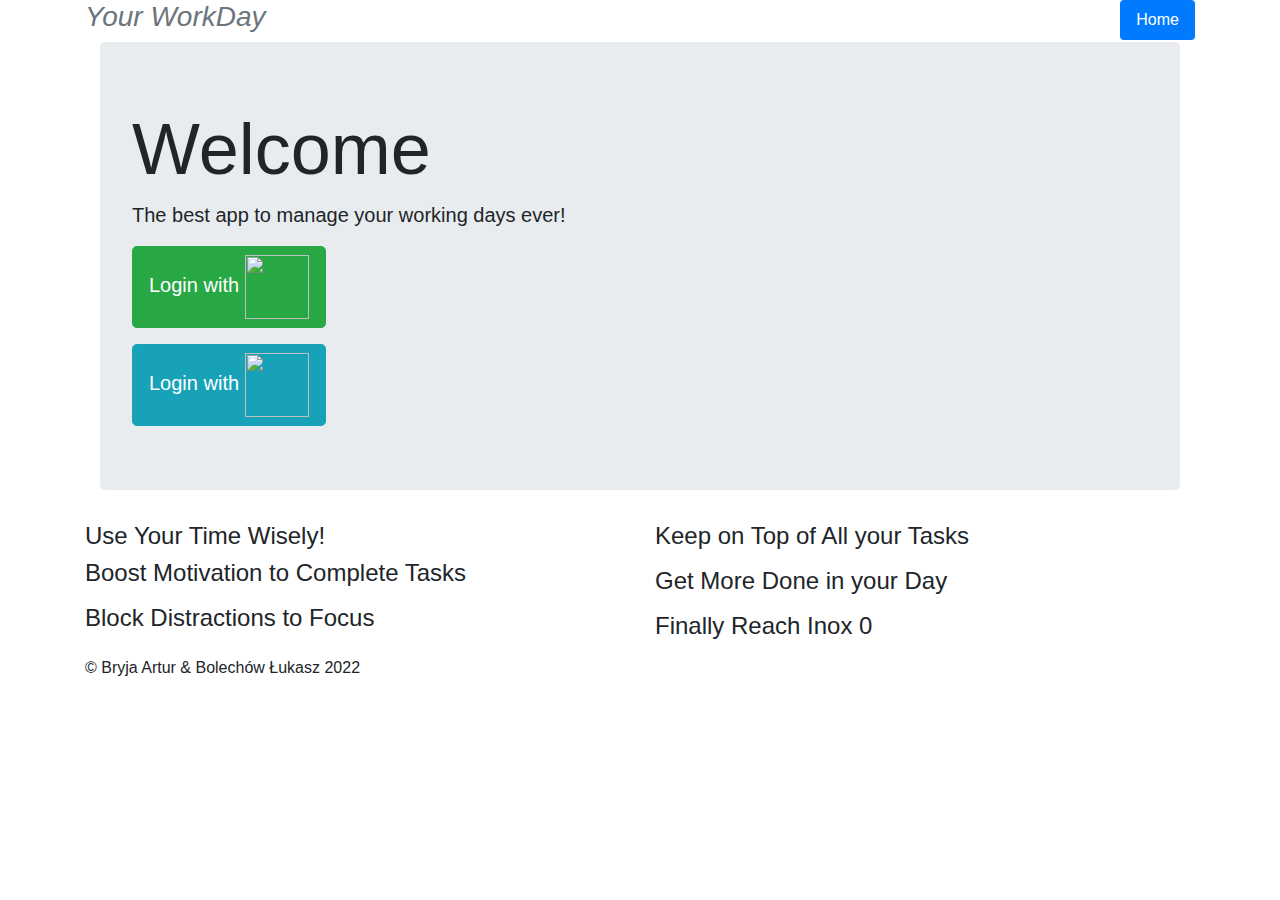
==== src/main/resources/static/index.html @ 8d8f7c02 "add frontend" ====
<!DOCTYPE html>
<head>
  <meta charset="utf-8">
  <meta name="viewport" content="width=device-width, initial-scale=1, shrink-to-fit=no">
  <meta name="description" content="">
  <meta name="author" content="">
  <link rel="icon" href="../../../../favicon.ico">

  <title>WorkDayApp</title>

  <!-- Bootstrap core CSS -->
  <link href="/css/indexcss.css" rel="stylesheet">
  <link rel="stylesheet" href="https://cdn.jsdelivr.net/npm/bootstrap@4.0.0/dist/css/bootstrap.min.css" integrity="sha384-Gn5384xqQ1aoWXA+058RXPxPg6fy4IWvTNh0E263XmFcJlSAwiGgFAW/dAiS6JXm" crossorigin="anonymous">

  <!-- Custom styles for this template -->
  <script src="https://code.jquery.com/jquery-3.2.1.slim.min.js" integrity="sha384-KJ3o2DKtIkvYIK3UENzmM7KCkRr/rE9/Qpg6aAZGJwFDMVNA/GpGFF93hXpG5KkN" crossorigin="anonymous"></script>
  <script src="https://cdn.jsdelivr.net/npm/popper.js@1.12.9/dist/umd/popper.min.js" integrity="sha384-ApNbgh9B+Y1QKtv3Rn7W3mgPxhU9K/ScQsAP7hUibX39j7fakFPskvXusvfa0b4Q" crossorigin="anonymous"></script>
  <script src="https://cdn.jsdelivr.net/npm/bootstrap@4.0.0/dist/js/bootstrap.min.js" integrity="sha384-JZR6Spejh4U02d8jOt6vLEHfe/JQGiRRSQQxSfFWpi1MquVdAyjUar5+76PVCmYl" crossorigin="anonymous"></script>
  <script type="text/javascript" src="/webjars/jquery/jquery.min.js"></script>
  <script type="text/javascript" src="/webjars/bootstrap/js/bootstrap.min.js"></script>
  <script type="text/javascript" src="/webjars/js-cookie/js.cookie.js"></script>
</head>

<body>

<div class="container">
  <div class="header clearfix">
    <nav>
      <ul class="nav nav-pills float-right">
        <li class="nav-item">
          <a class="nav-link active" href="#">Home <span class="sr-only">(current)</span></a>
        </li>
        <li class="nav-item">

        </li>
        <li class="nav-item">

        </li>
      </ul>
    </nav>
    <h3 class="text-muted"><i>Your WorkDay</i></h3>
  </div>
  <div class="container unauthenticated">
  <div class="jumbotron" id="NIEZALOGOWANY">
    <h1 class="display-3">Welcome&nbsp;</h1>
    <p class="lead">The best app to manage your working days ever!</p>
    <p><a class="btn btn-lg btn-success" href="/oauth2/authorization/google" role="button">Login with&nbsp;<img src="https://cdn-teams-slug.flaticon.com/google.jpg" height="64" width="64" style=""></a></p><a class="btn btn-lg btn-info" href="/oauth2/authorization/github" role="button">Login with&nbsp;<img src="https://github.githubassets.com/images/modules/logos_page/GitHub-Mark.png" height="64" width="64" style="opacity: 1;"></a>
  </div>
  </div>
    <div class="container authenticated" style="display:none">
<div class="jumbotron" id="ZALOGOWANY">
  <h1 class="display-3">Welcome&nbsp;<span id="user"></span></h1>
  <p class="lead">The best app to manage your working days ever!</p>
  <p><a class="btn btn-lg btn-outline-warning" href="#" onClick="logout()" role="button">Logout&nbsp;<img src="[data-uri]" height="64" width="64" style="" href="[data-uri]"></a></p>
</div>
  </div>

  <div class="row marketing">
    <div class="col-lg-6">



      <h4 style="">Use Your Time Wisely!</h4><h4>Boost Motivation to Complete Tasks</h4>
      <p></p>

      <h4>Block Distractions to Focus</h4>
      <p></p>
    </div>

    <div class="col-lg-6">

      <h4>Keep on Top of All your Tasks</h4><p></p>

      <h4>Get More Done in your Day</h4>
      <p></p>

      <h4>Finally Reach Inox 0</h4>
      <p></p>
    </div>
  </div>

  <footer class="footer">
    <p>© Bryja Artur &amp; Bolechów Łukasz 2022</p>
  </footer>

</div> <!-- /container -->


</body>
<script type="text/javascript">
  $.get("/user", function(data) {
    $("#user").html(data.name);
    $(".unauthenticated").hide()
    $(".authenticated").show()
  });
</script>
<script>
  $.ajaxSetup({
    beforeSend : function(xhr, settings) {
      if (settings.type == 'POST' || settings.type == 'PUT'
              || settings.type == 'DELETE') {
        if (!(/^http:.*/.test(settings.url) || /^https:.*/
                .test(settings.url))) {
          // Only send the token to relative URLs i.e. locally.
          xhr.setRequestHeader("X-XSRF-TOKEN",
                  Cookies.get('XSRF-TOKEN'));
        }
      }
    }
  });
</script>
<script type="text/javascript">
  var logout = function() {
    $.post("/logout", function() {
      $("#user").html('');
      $(".unauthenticated").show();
      $(".authenticated").hide();
    })
    return true;
  }
</script>
</html>
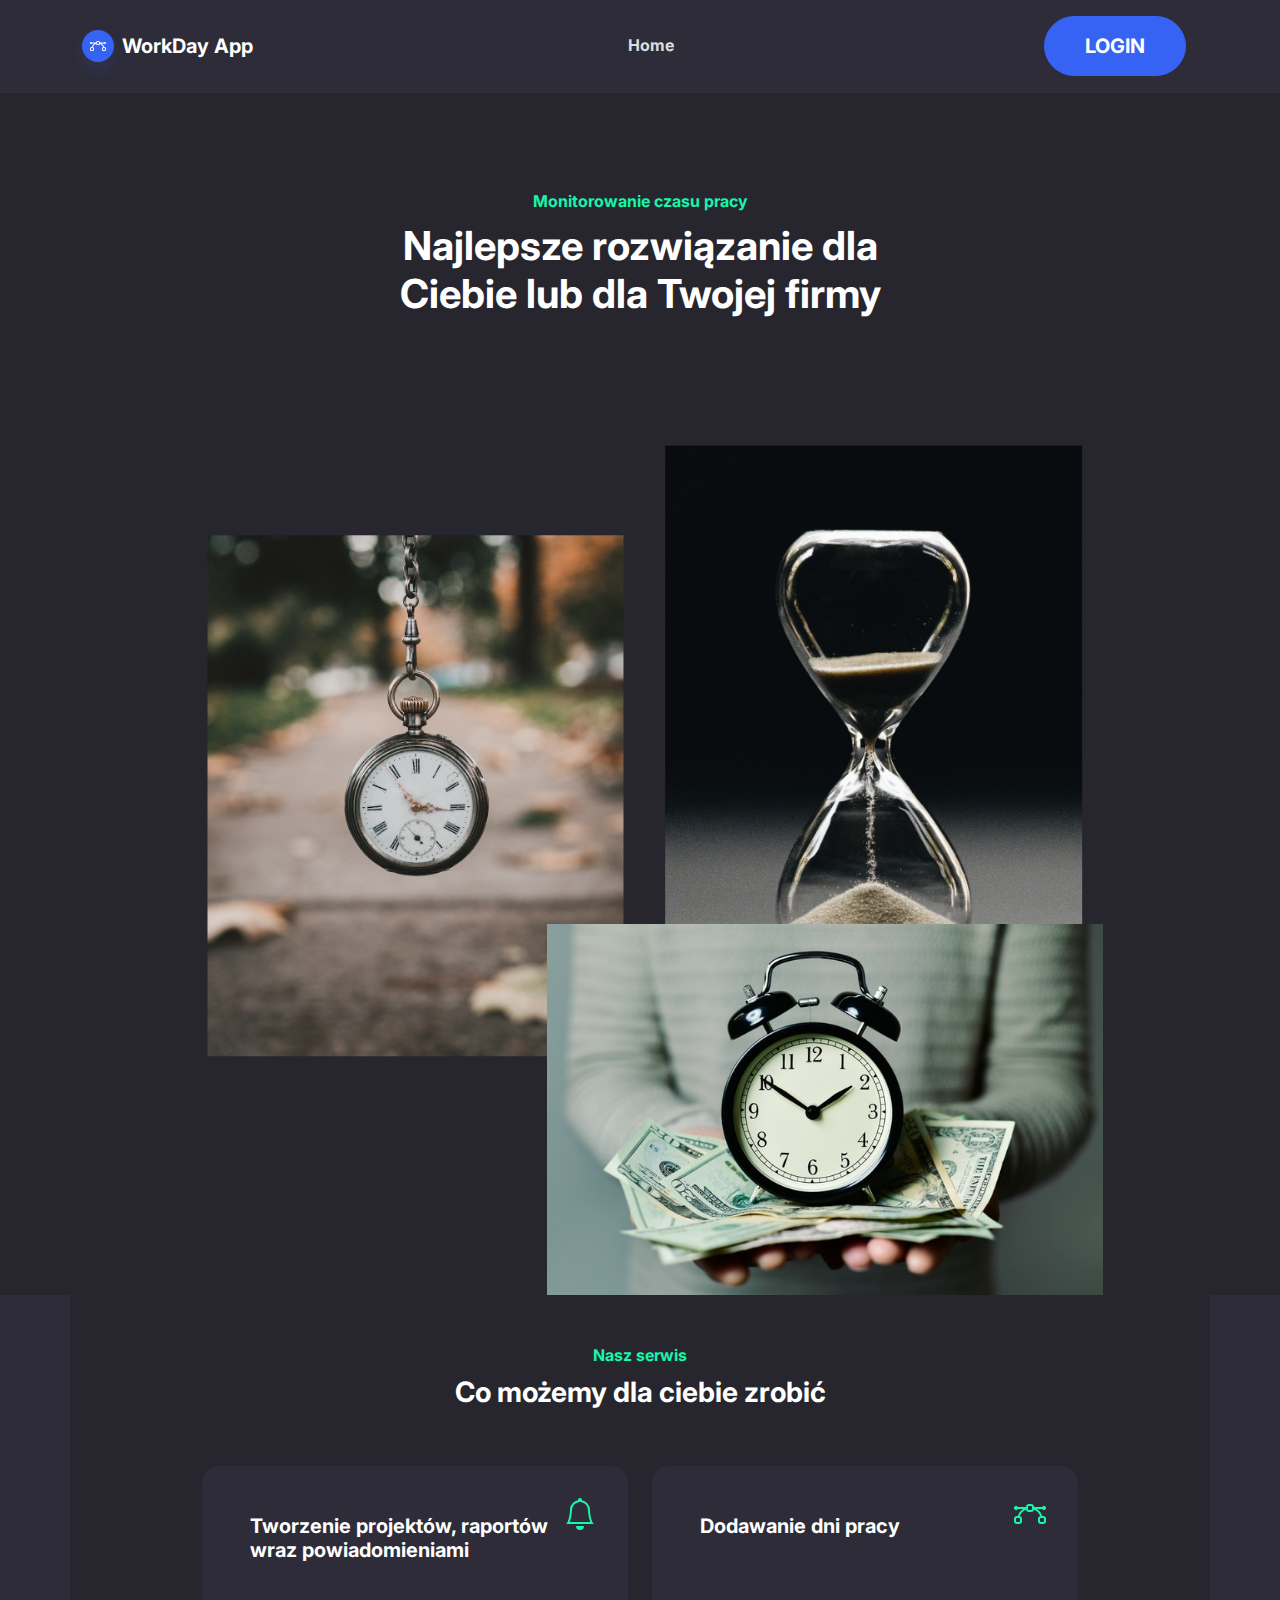
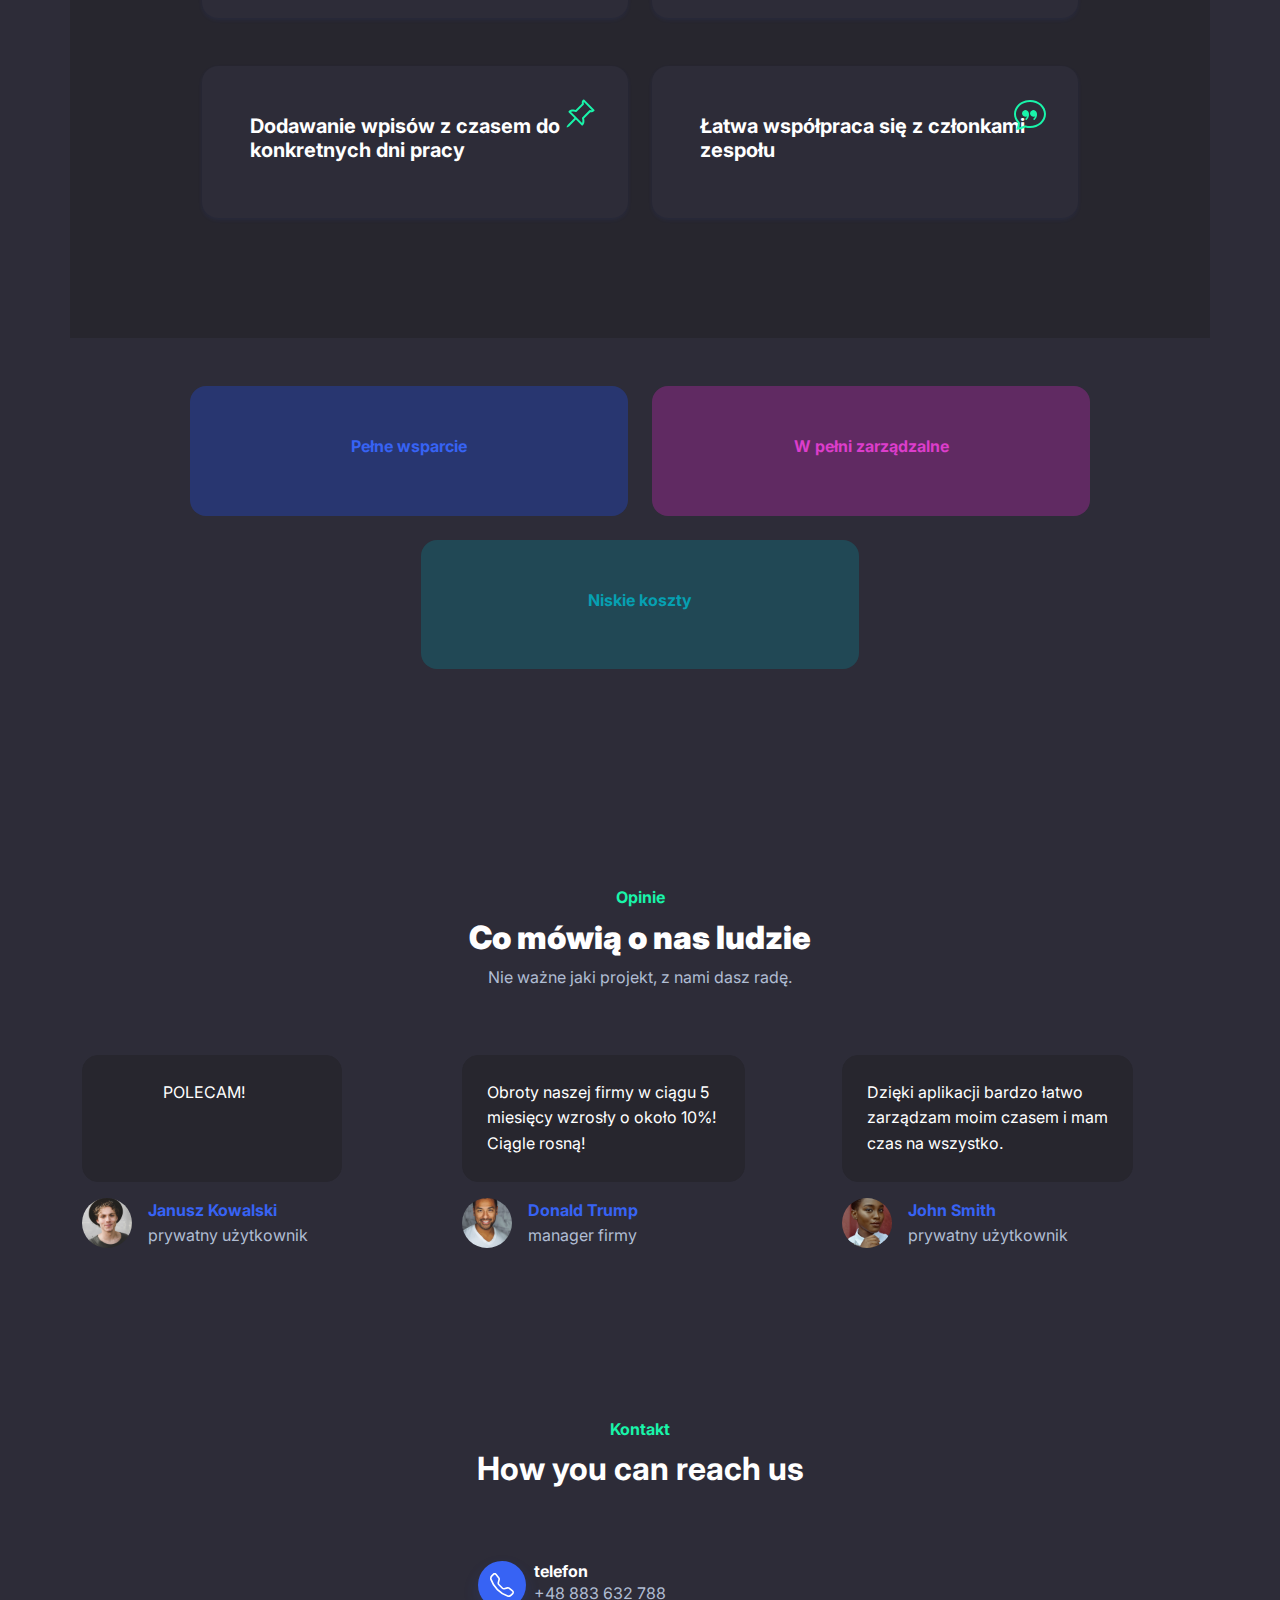
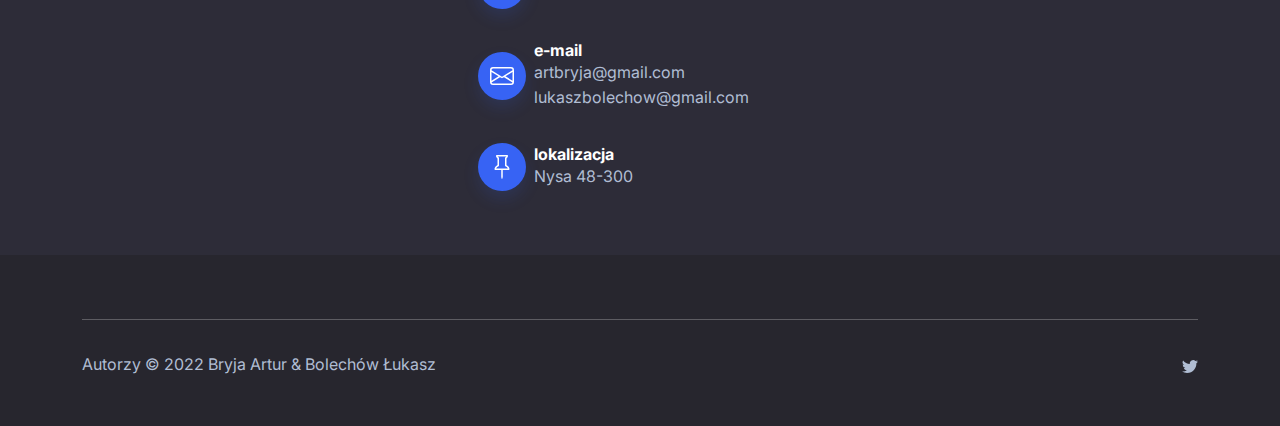
==== commit ce2ddbab: "adding frontend" ====
--- a/src/main/resources/static/index.html
+++ b/src/main/resources/static/index.html
@@ -1,100 +1,293 @@
+
 
 
 
 <!DOCTYPE html>
+<html lang="en">
+
 <head>
   <meta charset="utf-8">
-  <meta name="viewport" content="width=device-width, initial-scale=1, shrink-to-fit=no">
-  <meta name="description" content="">
-  <meta name="author" content="">
-  <link rel="icon" href="../../../../favicon.ico">
-
-  <title>WorkDayApp</title>
-
-  <!-- Bootstrap core CSS -->
-  <link href="/css/indexcss.css" rel="stylesheet">
-  <link rel="stylesheet" href="https://cdn.jsdelivr.net/npm/bootstrap@4.0.0/dist/css/bootstrap.min.css" integrity="sha384-Gn5384xqQ1aoWXA+058RXPxPg6fy4IWvTNh0E263XmFcJlSAwiGgFAW/dAiS6JXm" crossorigin="anonymous">
-
-  <!-- Custom styles for this template -->
-  <script src="https://code.jquery.com/jquery-3.2.1.slim.min.js" integrity="sha384-KJ3o2DKtIkvYIK3UENzmM7KCkRr/rE9/Qpg6aAZGJwFDMVNA/GpGFF93hXpG5KkN" crossorigin="anonymous"></script>
-  <script src="https://cdn.jsdelivr.net/npm/popper.js@1.12.9/dist/umd/popper.min.js" integrity="sha384-ApNbgh9B+Y1QKtv3Rn7W3mgPxhU9K/ScQsAP7hUibX39j7fakFPskvXusvfa0b4Q" crossorigin="anonymous"></script>
-  <script src="https://cdn.jsdelivr.net/npm/bootstrap@4.0.0/dist/js/bootstrap.min.js" integrity="sha384-JZR6Spejh4U02d8jOt6vLEHfe/JQGiRRSQQxSfFWpi1MquVdAyjUar5+76PVCmYl" crossorigin="anonymous"></script>
+  <meta name="viewport" content="width=device-width, initial-scale=1.0, shrink-to-fit=no">
+  <title>Home - Bryja</title>
+  <link rel="stylesheet" href="assets/bootstrap/css/bootstrap.min.css">
+  <link rel="stylesheet" href="https://fonts.googleapis.com/css?family=Inter:300italic,400italic,600italic,700italic,800italic,400,300,600,700,800&amp;display=swap">
+  <link rel="stylesheet" href="assets/fonts/fontawesome-all.min.css">
+  <link rel="stylesheet" href="assets/css/untitled.css">
   <script type="text/javascript" src="/webjars/jquery/jquery.min.js"></script>
   <script type="text/javascript" src="/webjars/bootstrap/js/bootstrap.min.js"></script>
   <script type="text/javascript" src="/webjars/js-cookie/js.cookie.js"></script>
 </head>
 
 <body>
-
-<div class="container">
-  <div class="header clearfix">
-    <nav>
-      <ul class="nav nav-pills float-right">
-        <li class="nav-item">
-          <a class="nav-link active" href="#">Home <span class="sr-only">(current)</span></a>
-        </li>
-        <li class="nav-item">
-
-        </li>
-        <li class="nav-item">
-
-        </li>
+<nav class="navbar navbar-dark navbar-expand-md sticky-top py-3" id="mainNav">
+  <div class="container"><a class="navbar-brand d-flex align-items-center" href="/"><span class="bs-icon-sm bs-icon-circle bs-icon-primary shadow d-flex justify-content-center align-items-center me-2 bs-icon"><svg xmlns="http://www.w3.org/2000/svg" width="1em" height="1em" fill="currentColor" viewBox="0 0 16 16" class="bi bi-bezier">
+                        <path fill-rule="evenodd" d="M0 10.5A1.5 1.5 0 0 1 1.5 9h1A1.5 1.5 0 0 1 4 10.5v1A1.5 1.5 0 0 1 2.5 13h-1A1.5 1.5 0 0 1 0 11.5v-1zm1.5-.5a.5.5 0 0 0-.5.5v1a.5.5 0 0 0 .5.5h1a.5.5 0 0 0 .5-.5v-1a.5.5 0 0 0-.5-.5h-1zm10.5.5A1.5 1.5 0 0 1 13.5 9h1a1.5 1.5 0 0 1 1.5 1.5v1a1.5 1.5 0 0 1-1.5 1.5h-1a1.5 1.5 0 0 1-1.5-1.5v-1zm1.5-.5a.5.5 0 0 0-.5.5v1a.5.5 0 0 0 .5.5h1a.5.5 0 0 0 .5-.5v-1a.5.5 0 0 0-.5-.5h-1zM6 4.5A1.5 1.5 0 0 1 7.5 3h1A1.5 1.5 0 0 1 10 4.5v1A1.5 1.5 0 0 1 8.5 7h-1A1.5 1.5 0 0 1 6 5.5v-1zM7.5 4a.5.5 0 0 0-.5.5v1a.5.5 0 0 0 .5.5h1a.5.5 0 0 0 .5-.5v-1a.5.5 0 0 0-.5-.5h-1z"></path>
+                        <path d="M6 4.5H1.866a1 1 0 1 0 0 1h2.668A6.517 6.517 0 0 0 1.814 9H2.5c.123 0 .244.015.358.043a5.517 5.517 0 0 1 3.185-3.185A1.503 1.503 0 0 1 6 5.5v-1zm3.957 1.358A1.5 1.5 0 0 0 10 5.5v-1h4.134a1 1 0 1 1 0 1h-2.668a6.517 6.517 0 0 1 2.72 3.5H13.5c-.123 0-.243.015-.358.043a5.517 5.517 0 0 0-3.185-3.185z"></path>
+                    </svg></span><span>WorkDay App</span></a><button data-bs-toggle="collapse" class="navbar-toggler" data-bs-target="#navcol-1"><span class="visually-hidden">Toggle navigation</span><span class="navbar-toggler-icon"></span></button>
+    <div class="collapse navbar-collapse" id="navcol-1">
+      <ul class="navbar-nav mx-auto">
+        <li class="nav-item"><a class="nav-link active" href="index.html">Home</a></li>
+        <li class="nav-item"></li>
+        <li class="nav-item"></li>
+        <li class="nav-item"></li>
+        <li class="nav-item"></li>
       </ul>
-    </nav>
-    <h3 class="text-muted"><i>Your WorkDay</i></h3>
-  </div>
-  <div class="container unauthenticated">
-  <div class="jumbotron" id="NIEZALOGOWANY">
-    <h1 class="display-3">Welcome&nbsp;</h1>
-    <p class="lead">The best app to manage your working days ever!</p>
-    <p><a class="btn btn-lg btn-success" href="/oauth2/authorization/google" role="button">Login with&nbsp;<img src="https://cdn-teams-slug.flaticon.com/google.jpg" height="64" width="64" style=""></a></p><a class="btn btn-lg btn-info" href="/oauth2/authorization/github" role="button">Login with&nbsp;<img src="https://github.githubassets.com/images/modules/logos_page/GitHub-Mark.png" height="64" width="64" style="opacity: 1;"></a>
-  </div>
-  </div>
-    <div class="container authenticated" style="display:none">
-<div class="jumbotron" id="ZALOGOWANY">
-  <h1 class="display-3">Welcome&nbsp;<span id="user"></span></h1>
-  <p class="lead">The best app to manage your working days ever!</p>
-  <p><a class="btn btn-lg btn-outline-warning" href="#" onClick="logout()" role="button">Logout&nbsp;<img src="[data-uri]" height="64" width="64" style="" href="[data-uri]"></a></p>
-</div>
-  </div>
-
-  <div class="row marketing">
-    <div class="col-lg-6">
-
-
-
-      <h4 style="">Use Your Time Wisely!</h4><h4>Boost Motivation to Complete Tasks</h4>
-      <p></p>
-
-      <h4>Block Distractions to Focus</h4>
-      <p></p>
-    </div>
-
-    <div class="col-lg-6">
-
-      <h4>Keep on Top of All your Tasks</h4><p></p>
-
-      <h4>Get More Done in your Day</h4>
-      <p></p>
-
-      <h4>Finally Reach Inox 0</h4>
-      <p></p>
-    </div>
-  </div>
-
-  <footer class="footer">
-    <p>© Bryja Artur &amp; Bolechów Łukasz 2022</p>
-  </footer>
-
-</div> <!-- /container -->
-
-
+      <div>
+      <div class="container unauthenticated">
+        <span class="navbar-text" style="margin-right: auto;"><span></span></span>
+        <div class="jumbotron" id="NIEZALOGOWANY">
+      <div><a class="btn btn-primary btn-lg" role="button" href="#myModal" data-bs-toggle="modal">LOGIN</a>
+        </div>
+          </div>
+        </div>
+      <div class="container authenticated" style="display:none">
+          <div class="jumbotron" id="ZALOGOWANY">
+          <div>            <span class="navbar-text" style="margin-right: auto;">Witamy,&nbsp;<span id="user"></span>!&nbsp;&nbsp;</span><a class="btn btn-warning btn-lg" role="button" onClick="logout()" href="#" >LOGOUT</a></div>
+          </div>
+          </div>
+        <div class="modal fade" role="dialog" tabindex="-1" id="myModal">
+          <div class="modal-dialog" role="document">
+            <div class="modal-content">
+              <div class="col-12 col-md-12 col-lg-12 col-xl-12">
+                <div class="card text-white bg-dark" style="border-radius:1rem;">
+                  <div class="card-body text-center p-5">
+                    <div class="mb-md-5 mt-md-4 pb-5">
+                      <h2 class="text-uppercase fw-bold mb-2">Login</h2>
+                      <p class="text-white-50 mb-5">Wpisz swój email wraz z hasłem lub zaloguj się używając Google/GitHub</p>
+                      <div class="form-outline form-white mb-4"><input type="email" id="typeEmailX" class="form-control form-control-lg"><label class="form-label form-label" for="typeEmailX">email</label></div>
+                      <div class="form-outline form-white mb-4"><input type="password" id="typePasswordX" class="form-control form-control-lg"><label class="form-label form-label" for="typePasswordX">hasło</label></div>
+                      <p class="small mb-5 pb-lg-2"><a class="text-white-50" href="#!">Zapomniałeś hasła?</a></p><button class="btn btn-outline-light btn-lg px-5" type="submit">Login</button>
+                      <div class="text-center d-flex justify-content-center mt-4 pt-1"><a href="/oauth2/authorization/github" class="text-white" style="margin-right: 11px;"><i class="fab fa-github fa-lg mx-4 px-2"></i></a><a class="text-white" href="/oauth2/authorization/google" style="margin-right: 35px;"><i class="fab fa-google fa-lg"></i></a></div>
+                    </div>
+                    <div>
+                      <p class="mb-0">Jeśli nie masz konta użyj logowania Google/GitHub</p>
+                    </div>
+                  </div>
+                </div>
+              </div>
+            </div>
+          </div>
+        </div>
+      </div>
+      </div>
+    </div>
+</nav>
+<header class="bg-dark">
+  <div class="container pt-4 pt-xl-5">
+    <div class="row pt-5">
+      <div class="col-md-8 col-xl-6 text-center text-md-start mx-auto">
+        <div class="text-center">
+          <p class="fw-bold text-success mb-2">Monitorowanie czasu pracy</p>
+          <h1 class="fw-bold">Najlepsze rozwiązanie dla Ciebie lub dla Twojej firmy</h1>
+        </div>
+      </div>
+      <div class="col-12 col-lg-10 mx-auto">
+        <div class="position-relative" style="display: flex;flex-wrap: wrap;justify-content: flex-end;">
+          <div style="position: relative;flex: 0 0 45%;transform: translate3d(-15%, 35%, 0);"><img class="img-fluid" data-bss-parallax="" data-bss-parallax-speed="0.8" src="assets/img/products/time1.jpg"></div>
+          <div style="position: relative;flex: 0 0 45%;transform: translate3d(-5%, 20%, 0);"><img class="img-fluid" data-bss-parallax="" data-bss-parallax-speed="0.4" src="assets/img/products/time2.jpg"></div>
+          <div style="position: relative;flex: 0 0 60%;transform: translate3d(0, 0%, 0);"><img class="img-fluid" data-bss-parallax="" data-bss-parallax-speed="0.25" src="assets/img/products/time3.jpg"></div>
+        </div>
+      </div>
+    </div>
+  </div>
+</header>
+<section>
+  <div class="container bg-dark py-5">
+    <div class="row">
+      <div class="col-md-8 col-xl-6 text-center mx-auto">
+        <p class="fw-bold text-success mb-2">Nasz serwis</p>
+        <h3 class="fw-bold">Co możemy dla ciebie zrobić</h3>
+      </div>
+    </div>
+    <div class="py-5 p-lg-5">
+      <div class="row row-cols-1 row-cols-md-2 mx-auto" style="max-width: 900px;">
+        <div class="col mb-5">
+          <div class="card shadow-sm">
+            <div class="card-body px-4 py-5 px-md-5">
+              <div class="bs-icon-lg d-flex justify-content-center align-items-center mb-3 bs-icon" style="top: 1rem;right: 1rem;position: absolute;"><svg xmlns="http://www.w3.org/2000/svg" width="1em" height="1em" fill="currentColor" viewBox="0 0 16 16" class="bi bi-bell text-success">
+                <path d="M8 16a2 2 0 0 0 2-2H6a2 2 0 0 0 2 2zM8 1.918l-.797.161A4.002 4.002 0 0 0 4 6c0 .628-.134 2.197-.459 3.742-.16.767-.376 1.566-.663 2.258h10.244c-.287-.692-.502-1.49-.663-2.258C12.134 8.197 12 6.628 12 6a4.002 4.002 0 0 0-3.203-3.92L8 1.917zM14.22 12c.223.447.481.801.78 1H1c.299-.199.557-.553.78-1C2.68 10.2 3 6.88 3 6c0-2.42 1.72-4.44 4.005-4.901a1 1 0 1 1 1.99 0A5.002 5.002 0 0 1 13 6c0 .88.32 4.2 1.22 6z"></path>
+              </svg></div>
+              <h5 class="fw-bold card-title">Tworzenie projektów, raportów wraz powiadomieniami&nbsp;</h5>
+            </div>
+          </div>
+        </div>
+        <div class="col mb-5">
+          <div class="card shadow-sm">
+            <div class="card-body px-4 py-5 px-md-5" style="margin-bottom: 24px;">
+              <div class="bs-icon-lg d-flex justify-content-center align-items-center mb-3 bs-icon" style="top: 1rem;right: 1rem;position: absolute;"><svg xmlns="http://www.w3.org/2000/svg" width="1em" height="1em" fill="currentColor" viewBox="0 0 16 16" class="bi bi-bezier text-success">
+                <path fill-rule="evenodd" d="M0 10.5A1.5 1.5 0 0 1 1.5 9h1A1.5 1.5 0 0 1 4 10.5v1A1.5 1.5 0 0 1 2.5 13h-1A1.5 1.5 0 0 1 0 11.5v-1zm1.5-.5a.5.5 0 0 0-.5.5v1a.5.5 0 0 0 .5.5h1a.5.5 0 0 0 .5-.5v-1a.5.5 0 0 0-.5-.5h-1zm10.5.5A1.5 1.5 0 0 1 13.5 9h1a1.5 1.5 0 0 1 1.5 1.5v1a1.5 1.5 0 0 1-1.5 1.5h-1a1.5 1.5 0 0 1-1.5-1.5v-1zm1.5-.5a.5.5 0 0 0-.5.5v1a.5.5 0 0 0 .5.5h1a.5.5 0 0 0 .5-.5v-1a.5.5 0 0 0-.5-.5h-1zM6 4.5A1.5 1.5 0 0 1 7.5 3h1A1.5 1.5 0 0 1 10 4.5v1A1.5 1.5 0 0 1 8.5 7h-1A1.5 1.5 0 0 1 6 5.5v-1zM7.5 4a.5.5 0 0 0-.5.5v1a.5.5 0 0 0 .5.5h1a.5.5 0 0 0 .5-.5v-1a.5.5 0 0 0-.5-.5h-1z"></path>
+                <path d="M6 4.5H1.866a1 1 0 1 0 0 1h2.668A6.517 6.517 0 0 0 1.814 9H2.5c.123 0 .244.015.358.043a5.517 5.517 0 0 1 3.185-3.185A1.503 1.503 0 0 1 6 5.5v-1zm3.957 1.358A1.5 1.5 0 0 0 10 5.5v-1h4.134a1 1 0 1 1 0 1h-2.668a6.517 6.517 0 0 1 2.72 3.5H13.5c-.123 0-.243.015-.358.043a5.517 5.517 0 0 0-3.185-3.185z"></path>
+              </svg></div>
+              <h5 class="fw-bold card-title">Dodawanie dni pracy&nbsp;</h5>
+            </div>
+          </div>
+        </div>
+        <div class="col mb-4">
+          <div class="card shadow-sm">
+            <div class="card-body px-4 py-5 px-md-5">
+              <div class="bs-icon-lg d-flex justify-content-center align-items-center mb-3 bs-icon" style="top: 1rem;right: 1rem;position: absolute;"><svg xmlns="http://www.w3.org/2000/svg" width="1em" height="1em" fill="currentColor" viewBox="0 0 16 16" class="bi bi-pin-angle text-success">
+                <path d="M9.828.722a.5.5 0 0 1 .354.146l4.95 4.95a.5.5 0 0 1 0 .707c-.48.48-1.072.588-1.503.588-.177 0-.335-.018-.46-.039l-3.134 3.134a5.927 5.927 0 0 1 .16 1.013c.046.702-.032 1.687-.72 2.375a.5.5 0 0 1-.707 0l-2.829-2.828-3.182 3.182c-.195.195-1.219.902-1.414.707-.195-.195.512-1.22.707-1.414l3.182-3.182-2.828-2.829a.5.5 0 0 1 0-.707c.688-.688 1.673-.767 2.375-.72a5.922 5.922 0 0 1 1.013.16l3.134-3.133a2.772 2.772 0 0 1-.04-.461c0-.43.108-1.022.589-1.503a.5.5 0 0 1 .353-.146zm.122 2.112v-.002.002zm0-.002v.002a.5.5 0 0 1-.122.51L6.293 6.878a.5.5 0 0 1-.511.12H5.78l-.014-.004a4.507 4.507 0 0 0-.288-.076 4.922 4.922 0 0 0-.765-.116c-.422-.028-.836.008-1.175.15l5.51 5.509c.141-.34.177-.753.149-1.175a4.924 4.924 0 0 0-.192-1.054l-.004-.013v-.001a.5.5 0 0 1 .12-.512l3.536-3.535a.5.5 0 0 1 .532-.115l.096.022c.087.017.208.034.344.034.114 0 .23-.011.343-.04L9.927 2.028c-.029.113-.04.23-.04.343a1.779 1.779 0 0 0 .062.46z"></path>
+              </svg></div>
+              <h5 class="fw-bold card-title">Dodawanie wpisów z czasem do konkretnych dni pracy&nbsp;</h5>
+            </div>
+          </div>
+        </div>
+        <div class="col mb-4">
+          <div class="card shadow-sm">
+            <div class="card-body px-4 py-5 px-md-5">
+              <div class="bs-icon-lg d-flex justify-content-center align-items-center mb-3 bs-icon" style="top: 1rem;right: 1rem;position: absolute;"><svg xmlns="http://www.w3.org/2000/svg" width="1em" height="1em" fill="currentColor" viewBox="0 0 16 16" class="bi bi-chat-quote text-success">
+                <path d="M2.678 11.894a1 1 0 0 1 .287.801 10.97 10.97 0 0 1-.398 2c1.395-.323 2.247-.697 2.634-.893a1 1 0 0 1 .71-.074A8.06 8.06 0 0 0 8 14c3.996 0 7-2.807 7-6 0-3.192-3.004-6-7-6S1 4.808 1 8c0 1.468.617 2.83 1.678 3.894zm-.493 3.905a21.682 21.682 0 0 1-.713.129c-.2.032-.352-.176-.273-.362a9.68 9.68 0 0 0 .244-.637l.003-.01c.248-.72.45-1.548.524-2.319C.743 11.37 0 9.76 0 8c0-3.866 3.582-7 8-7s8 3.134 8 7-3.582 7-8 7a9.06 9.06 0 0 1-2.347-.306c-.52.263-1.639.742-3.468 1.105z"></path>
+                <path d="M7.066 6.76A1.665 1.665 0 0 0 4 7.668a1.667 1.667 0 0 0 2.561 1.406c-.131.389-.375.804-.777 1.22a.417.417 0 0 0 .6.58c1.486-1.54 1.293-3.214.682-4.112zm4 0A1.665 1.665 0 0 0 8 7.668a1.667 1.667 0 0 0 2.561 1.406c-.131.389-.375.804-.777 1.22a.417.417 0 0 0 .6.58c1.486-1.54 1.293-3.214.682-4.112z"></path>
+              </svg></div>
+              <h5 class="fw-bold card-title">Łatwa współpraca się z członkami zespołu&nbsp;</h5>
+            </div>
+          </div>
+        </div>
+      </div>
+    </div>
+  </div>
+</section>
+<section>
+  <div class="container py-5">
+    <div class="mx-auto" style="max-width: 900px;">
+      <div class="row row-cols-1 row-cols-md-2 d-flex justify-content-center">
+        <div class="col mb-4">
+          <div class="card bg-primary-light">
+            <div class="card-body text-center px-4 py-5 px-md-5">
+              <p class="fw-bold text-primary card-text mb-2">Pełne wsparcie</p>
+            </div>
+          </div>
+        </div>
+        <div class="col mb-4">
+          <div class="card bg-secondary-light">
+            <div class="card-body text-center px-4 py-5 px-md-5">
+              <p class="fw-bold text-secondary card-text mb-2">W pełni zarządzalne</p>
+            </div>
+          </div>
+        </div>
+        <div class="col mb-4">
+          <div class="card bg-info-light">
+            <div class="card-body text-center px-4 py-5 px-md-5">
+              <p class="fw-bold text-info card-text mb-2">Niskie koszty</p>
+            </div>
+          </div>
+        </div>
+      </div>
+    </div>
+  </div>
+</section>
+<section class="py-5 mt-5">
+  <div class="container py-5">
+    <div class="row mb-5">
+      <div class="col-md-8 col-xl-6 text-center mx-auto">
+        <p class="fw-bold text-success mb-2">Opinie</p>
+        <h2 class="fw-bold"><strong>Co mówią o nas ludzie</strong></h2>
+        <p class="text-muted">Nie ważne jaki projekt, z nami dasz radę.</p>
+      </div>
+    </div>
+    <div class="row row-cols-1 row-cols-sm-2 row-cols-lg-3 d-sm-flex justify-content-sm-center">
+      <div class="col mb-4">
+        <div class="d-flex flex-column align-items-center align-items-sm-start">
+          <p class="bg-dark border rounded border-dark p-4">&nbsp; &nbsp; &nbsp; &nbsp; &nbsp; &nbsp; &nbsp; POLECAM!&nbsp; &nbsp; &nbsp; &nbsp; &nbsp; &nbsp; &nbsp; &nbsp; &nbsp;&nbsp;<br><br>&nbsp; &nbsp; &nbsp; &nbsp; &nbsp; &nbsp;&nbsp;</p>
+          <div class="d-flex"><img class="rounded-circle flex-shrink-0 me-3 fit-cover" width="50" height="50" src="assets/img/team/avatar2.jpg">
+            <div>
+              <p class="fw-bold text-primary mb-0">Janusz Kowalski</p>
+              <p class="text-muted mb-0">prywatny użytkownik</p>
+            </div>
+          </div>
+        </div>
+      </div>
+      <div class="col mb-4">
+        <div class="d-flex flex-column align-items-center align-items-sm-start">
+          <p class="bg-dark border rounded border-dark p-4">Obroty naszej firmy w ciągu 5<br>miesięcy wzrosły o około 10%!&nbsp;<br>Ciągle rosną!&nbsp;</p>
+          <div class="d-flex"><img class="rounded-circle flex-shrink-0 me-3 fit-cover" width="50" height="50" src="assets/img/team/avatar4.jpg">
+            <div>
+              <p class="fw-bold text-primary mb-0">Donald Trump</p>
+              <p class="text-muted mb-0">manager firmy</p>
+            </div>
+          </div>
+        </div>
+      </div>
+      <div class="col mb-4">
+        <div class="d-flex flex-column align-items-center align-items-sm-start">
+          <p class="bg-dark border rounded border-dark p-4">Dzięki aplikacji bardzo łatwo<br>zarządzam moim czasem i mam<br>czas na wszystko.</p>
+          <div class="d-flex"><img class="rounded-circle flex-shrink-0 me-3 fit-cover" width="50" height="50" src="assets/img/team/avatar5.jpg">
+            <div>
+              <p class="fw-bold text-primary mb-0">John Smith</p>
+              <p class="text-muted mb-0">prywatny użytkownik</p>
+            </div>
+          </div>
+        </div>
+      </div>
+    </div>
+  </div>
+</section>
+<section class="py-5">
+  <div class="container">
+    <div class="row mb-5">
+      <div class="col-md-8 col-xl-6 text-center mx-auto">
+        <p class="fw-bold text-success mb-2">Kontakt</p>
+        <h2 class="fw-bold">How you can reach us</h2>
+      </div>
+    </div>
+    <div class="row d-flex justify-content-center">
+      <div class="col-md-4 col-xl-4 d-flex justify-content-center justify-content-xl-start">
+        <div class="d-flex flex-wrap flex-md-column justify-content-md-start align-items-md-start h-100">
+          <div class="d-flex align-items-center p-3">
+            <div class="bs-icon-md bs-icon-circle bs-icon-primary shadow d-flex flex-shrink-0 justify-content-center align-items-center d-inline-block bs-icon bs-icon-md"><svg xmlns="http://www.w3.org/2000/svg" width="1em" height="1em" fill="currentColor" viewBox="0 0 16 16" class="bi bi-telephone">
+              <path d="M3.654 1.328a.678.678 0 0 0-1.015-.063L1.605 2.3c-.483.484-.661 1.169-.45 1.77a17.568 17.568 0 0 0 4.168 6.608 17.569 17.569 0 0 0 6.608 4.168c.601.211 1.286.033 1.77-.45l1.034-1.034a.678.678 0 0 0-.063-1.015l-2.307-1.794a.678.678 0 0 0-.58-.122l-2.19.547a1.745 1.745 0 0 1-1.657-.459L5.482 8.062a1.745 1.745 0 0 1-.46-1.657l.548-2.19a.678.678 0 0 0-.122-.58L3.654 1.328zM1.884.511a1.745 1.745 0 0 1 2.612.163L6.29 2.98c.329.423.445.974.315 1.494l-.547 2.19a.678.678 0 0 0 .178.643l2.457 2.457a.678.678 0 0 0 .644.178l2.189-.547a1.745 1.745 0 0 1 1.494.315l2.306 1.794c.829.645.905 1.87.163 2.611l-1.034 1.034c-.74.74-1.846 1.065-2.877.702a18.634 18.634 0 0 1-7.01-4.42 18.634 18.634 0 0 1-4.42-7.009c-.362-1.03-.037-2.137.703-2.877L1.885.511z"></path>
+            </svg></div>
+            <div class="px-2">
+              <h6 class="fw-bold mb-0">telefon</h6>
+              <p class="text-muted mb-0">+48 883 632 788</p>
+            </div>
+          </div>
+          <div class="d-flex align-items-center p-3">
+            <div class="bs-icon-md bs-icon-circle bs-icon-primary shadow d-flex flex-shrink-0 justify-content-center align-items-center d-inline-block bs-icon bs-icon-md"><svg xmlns="http://www.w3.org/2000/svg" width="1em" height="1em" fill="currentColor" viewBox="0 0 16 16" class="bi bi-envelope">
+              <path fill-rule="evenodd" d="M0 4a2 2 0 0 1 2-2h12a2 2 0 0 1 2 2v8a2 2 0 0 1-2 2H2a2 2 0 0 1-2-2V4Zm2-1a1 1 0 0 0-1 1v.217l7 4.2 7-4.2V4a1 1 0 0 0-1-1H2Zm13 2.383-4.708 2.825L15 11.105V5.383Zm-.034 6.876-5.64-3.471L8 9.583l-1.326-.795-5.64 3.47A1 1 0 0 0 2 13h12a1 1 0 0 0 .966-.741ZM1 11.105l4.708-2.897L1 5.383v5.722Z"></path>
+            </svg></div>
+            <div class="px-2">
+              <h6 class="fw-bold mb-0">e-mail</h6>
+              <p class="text-muted mb-0">artbryja@gmail.com<br>lukaszbolechow@gmail.com</p>
+            </div>
+          </div>
+          <div class="d-flex align-items-center p-3">
+            <div class="bs-icon-md bs-icon-circle bs-icon-primary shadow d-flex flex-shrink-0 justify-content-center align-items-center d-inline-block bs-icon bs-icon-md"><svg xmlns="http://www.w3.org/2000/svg" width="1em" height="1em" fill="currentColor" viewBox="0 0 16 16" class="bi bi-pin">
+              <path d="M4.146.146A.5.5 0 0 1 4.5 0h7a.5.5 0 0 1 .5.5c0 .68-.342 1.174-.646 1.479-.126.125-.25.224-.354.298v4.431l.078.048c.203.127.476.314.751.555C12.36 7.775 13 8.527 13 9.5a.5.5 0 0 1-.5.5h-4v4.5c0 .276-.224 1.5-.5 1.5s-.5-1.224-.5-1.5V10h-4a.5.5 0 0 1-.5-.5c0-.973.64-1.725 1.17-2.189A5.921 5.921 0 0 1 5 6.708V2.277a2.77 2.77 0 0 1-.354-.298C4.342 1.674 4 1.179 4 .5a.5.5 0 0 1 .146-.354zm1.58 1.408-.002-.001.002.001zm-.002-.001.002.001A.5.5 0 0 1 6 2v5a.5.5 0 0 1-.276.447h-.002l-.012.007-.054.03a4.922 4.922 0 0 0-.827.58c-.318.278-.585.596-.725.936h7.792c-.14-.34-.407-.658-.725-.936a4.915 4.915 0 0 0-.881-.61l-.012-.006h-.002A.5.5 0 0 1 10 7V2a.5.5 0 0 1 .295-.458 1.775 1.775 0 0 0 .351-.271c.08-.08.155-.17.214-.271H5.14c.06.1.133.191.214.271a1.78 1.78 0 0 0 .37.282z"></path>
+            </svg></div>
+            <div class="px-2">
+              <h6 class="fw-bold mb-0">lokalizacja</h6>
+              <p class="text-muted mb-0">Nysa 48-300</p>
+            </div>
+          </div>
+        </div>
+      </div>
+    </div>
+  </div>
+</section>
+<footer class="bg-dark">
+  <div class="container py-4 py-lg-5">
+    <hr>
+    <div class="text-muted d-flex justify-content-between align-items-center pt-3">
+      <p class="mb-0">Autorzy © 2022 Bryja Artur &amp; Bolechów Łukasz</p>
+      <ul class="list-inline mb-0">
+        <li class="list-inline-item"></li>
+        <li class="list-inline-item"><svg xmlns="http://www.w3.org/2000/svg" width="1em" height="1em" fill="currentColor" viewBox="0 0 16 16" class="bi bi-twitter">
+          <path d="M5.026 15c6.038 0 9.341-5.003 9.341-9.334 0-.14 0-.282-.006-.422A6.685 6.685 0 0 0 16 3.542a6.658 6.658 0 0 1-1.889.518 3.301 3.301 0 0 0 1.447-1.817 6.533 6.533 0 0 1-2.087.793A3.286 3.286 0 0 0 7.875 6.03a9.325 9.325 0 0 1-6.767-3.429 3.289 3.289 0 0 0 1.018 4.382A3.323 3.323 0 0 1 .64 6.575v.045a3.288 3.288 0 0 0 2.632 3.218 3.203 3.203 0 0 1-.865.115 3.23 3.23 0 0 1-.614-.057 3.283 3.283 0 0 0 3.067 2.277A6.588 6.588 0 0 1 .78 13.58a6.32 6.32 0 0 1-.78-.045A9.344 9.344 0 0 0 5.026 15z"></path>
+        </svg></li>
+      </ul>
+    </div>
+  </div>
+</footer>
+<script src="assets/bootstrap/js/bootstrap.min.js"></script>
+<script src="assets/js/bold-and-dark.js"></script>
 </body>
 <script type="text/javascript">
   $.get("/user", function(data) {
     $("#user").html(data.name);
     $(".unauthenticated").hide()
     $(".authenticated").show()
+    console.log(data.name)
   });
 </script>
 <script>
@@ -118,6 +311,7 @@
       $("#user").html('');
       $(".unauthenticated").show();
       $(".authenticated").hide();
+      console.log(1)
     })
     return true;
   }
--- a/src/main/resources/static/assets/css/untitled.css
+++ b/src/main/resources/static/assets/css/untitled.css
@@ -0,0 +1,4 @@
+.modal-backdrop {
+  z-index: -1;
+}
+
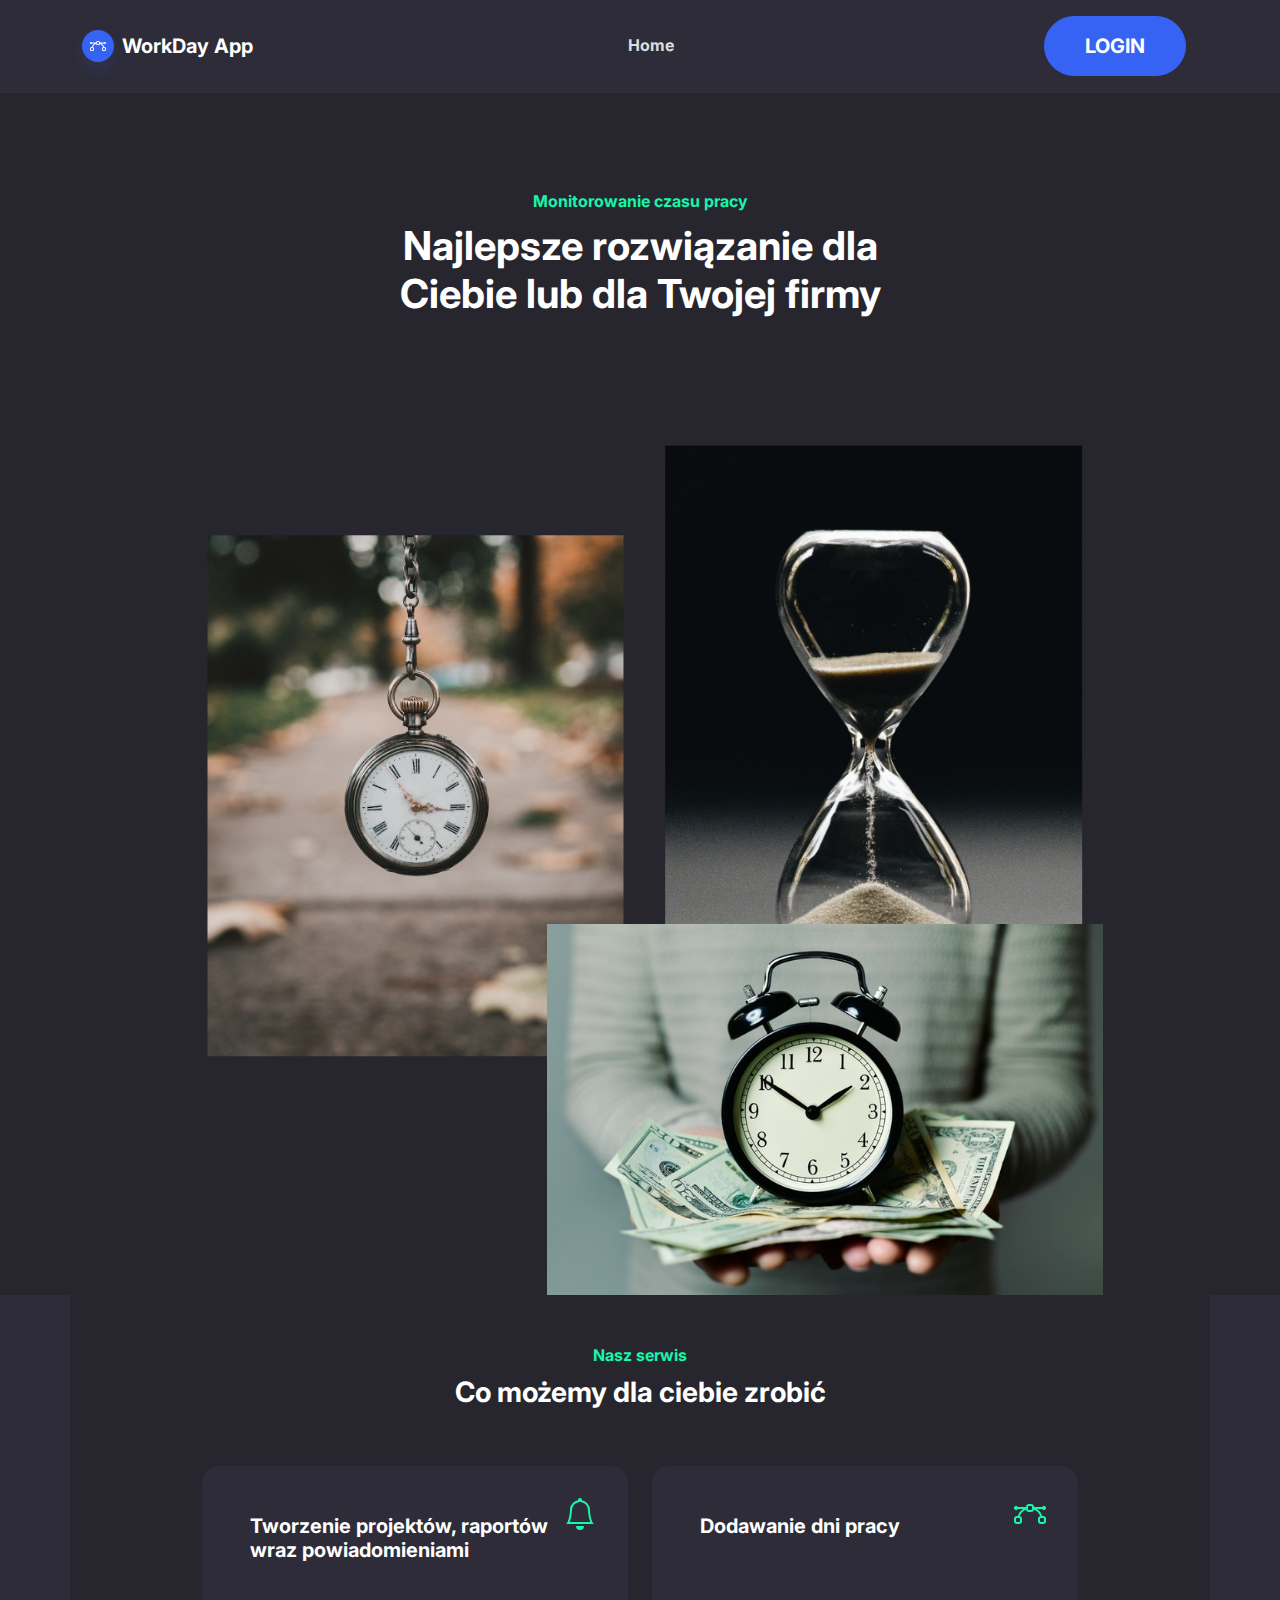
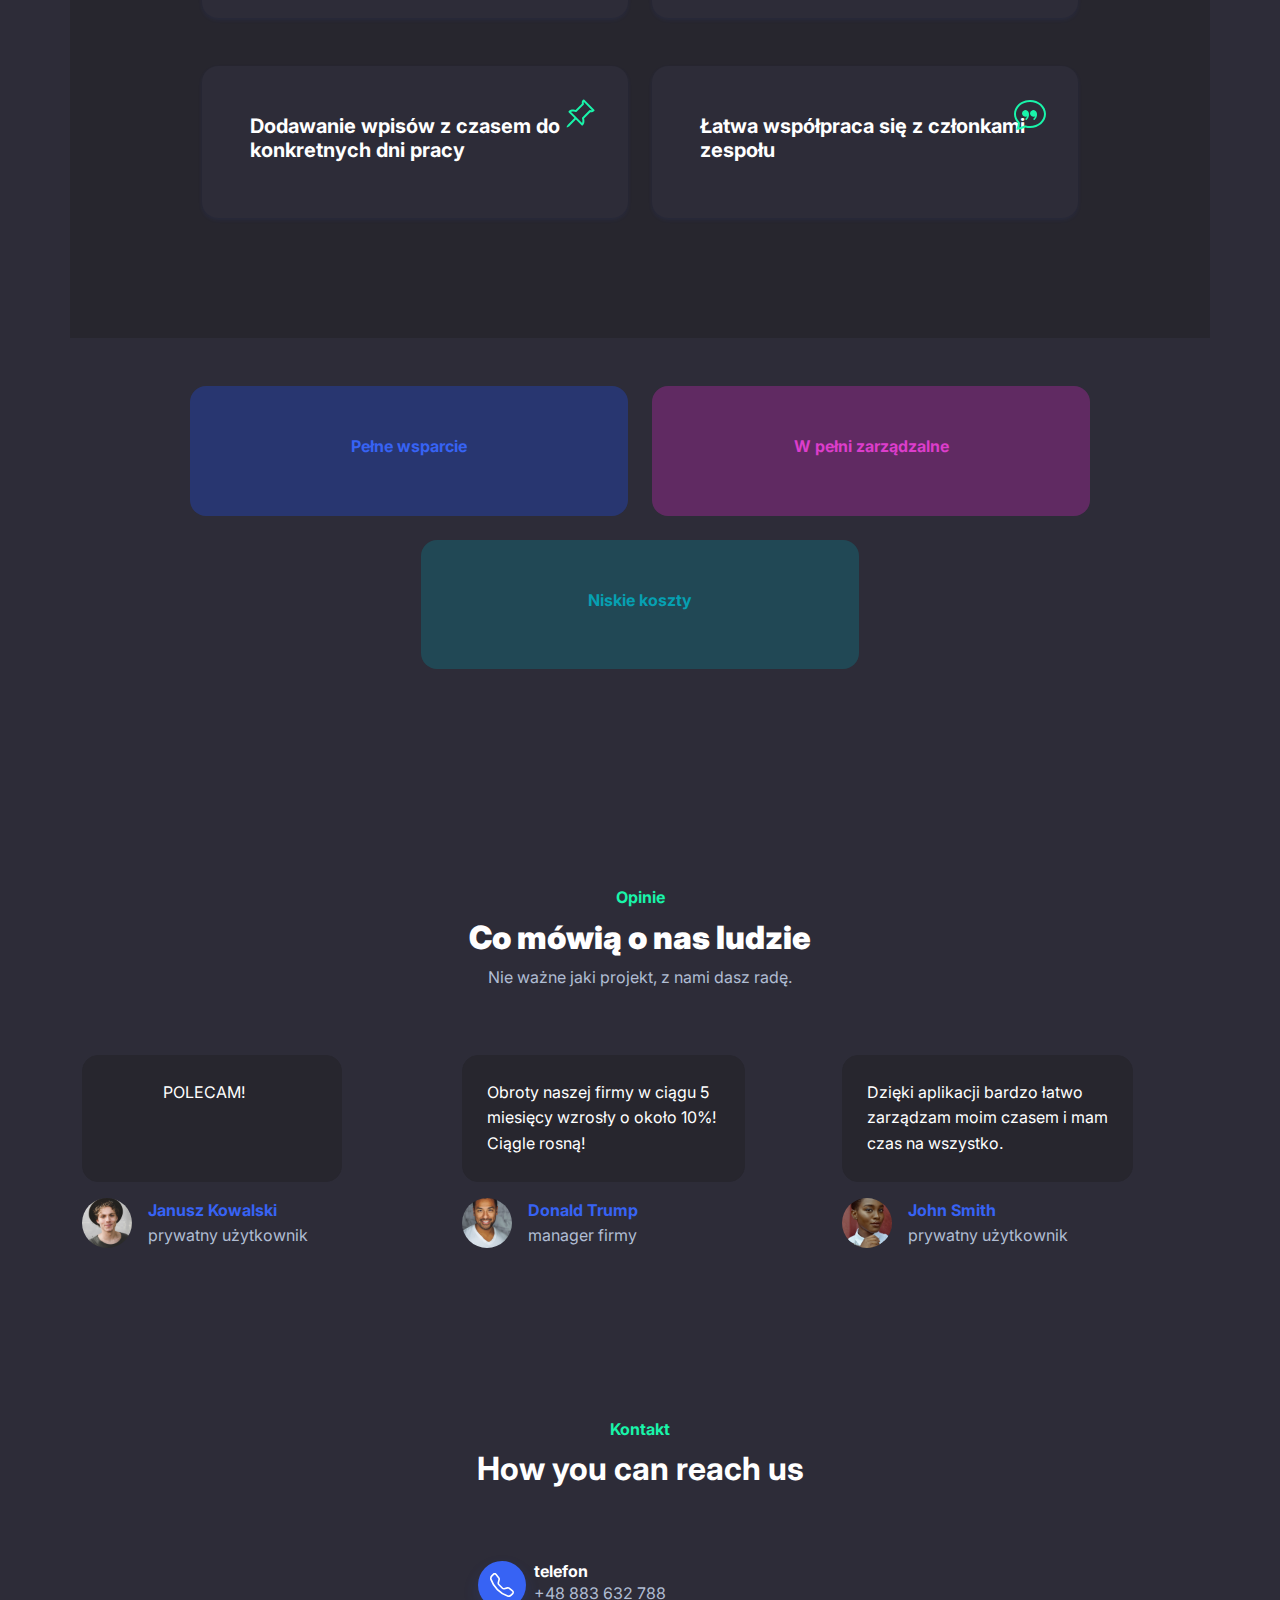
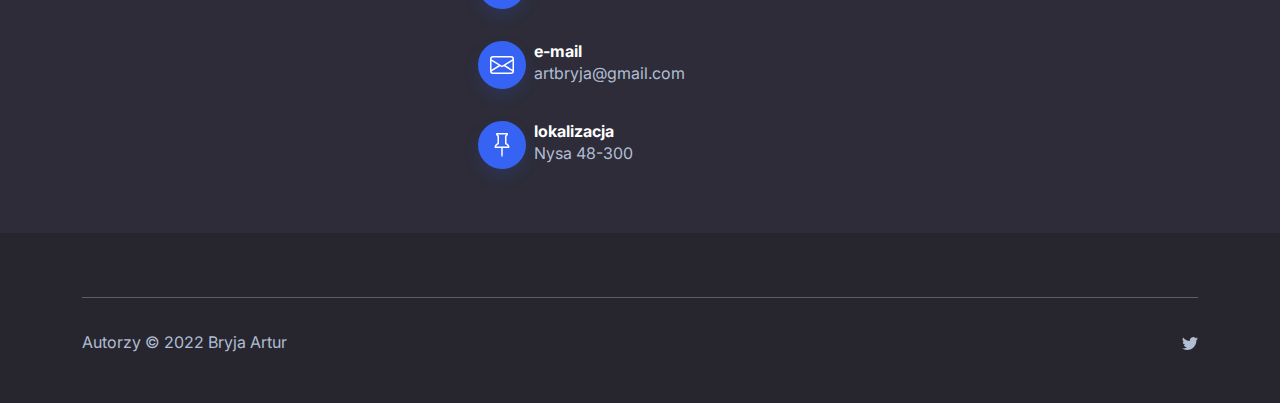
==== commit b2f846e9: "spring update 2.7.3 > 3.0.1" ====
--- a/src/main/resources/static/index.html
+++ b/src/main/resources/static/index.html
@@ -8,7 +8,7 @@
 <head>
   <meta charset="utf-8">
   <meta name="viewport" content="width=device-width, initial-scale=1.0, shrink-to-fit=no">
-  <title>Home - Bryja</title>
+  <title>Aplikacja do zarządzania czasem</title>
   <link rel="stylesheet" href="assets/bootstrap/css/bootstrap.min.css">
   <link rel="stylesheet" href="https://fonts.googleapis.com/css?family=Inter:300italic,400italic,600italic,700italic,800italic,400,300,600,700,800&amp;display=swap">
   <link rel="stylesheet" href="assets/fonts/fontawesome-all.min.css">
@@ -42,8 +42,7 @@
         </div>
       <div class="container authenticated" style="display:none">
           <div class="jumbotron" id="ZALOGOWANY">
-          <div>            <span class="navbar-text" style="margin-right: auto;">Witamy,&nbsp;<span id="user"></span>!&nbsp;&nbsp;</span><a class="btn btn-warning btn-lg" role="button" onClick="logout()" href="#" >LOGOUT</a></div>
-          </div>
+          <div>            <span class="navbar-text" style="margin-right: auto;">Witamy,&nbsp;<span id="user"></span>!&nbsp;&nbsp;</span><a class="btn btn-warning btn-lg" role="button" onClick="logout()" href="/logout" >LOGOUT</a>      <a class="btn btn-warning btn-lg" role="button"  href="/dashboard" >PANEL</a></div></div>
           </div>
         <div class="modal fade" role="dialog" tabindex="-1" id="myModal">
           <div class="modal-dialog" role="document">
@@ -248,7 +247,7 @@
             </svg></div>
             <div class="px-2">
               <h6 class="fw-bold mb-0">e-mail</h6>
-              <p class="text-muted mb-0">artbryja@gmail.com<br>lukaszbolechow@gmail.com</p>
+              <p class="text-muted mb-0">artbryja@gmail.com<br></p>
             </div>
           </div>
           <div class="d-flex align-items-center p-3">
@@ -269,7 +268,7 @@
   <div class="container py-4 py-lg-5">
     <hr>
     <div class="text-muted d-flex justify-content-between align-items-center pt-3">
-      <p class="mb-0">Autorzy © 2022 Bryja Artur &amp; Bolechów Łukasz</p>
+      <p class="mb-0">Autorzy © 2022 Bryja Artur</p>
       <ul class="list-inline mb-0">
         <li class="list-inline-item"></li>
         <li class="list-inline-item"><svg xmlns="http://www.w3.org/2000/svg" width="1em" height="1em" fill="currentColor" viewBox="0 0 16 16" class="bi bi-twitter">
@@ -287,7 +286,6 @@
     $("#user").html(data.name);
     $(".unauthenticated").hide()
     $(".authenticated").show()
-    console.log(data.name)
   });
 </script>
 <script>
@@ -315,5 +313,9 @@
     })
     return true;
   }
+
+  var logout = function() {
+  }
+
 </script>
 </html>